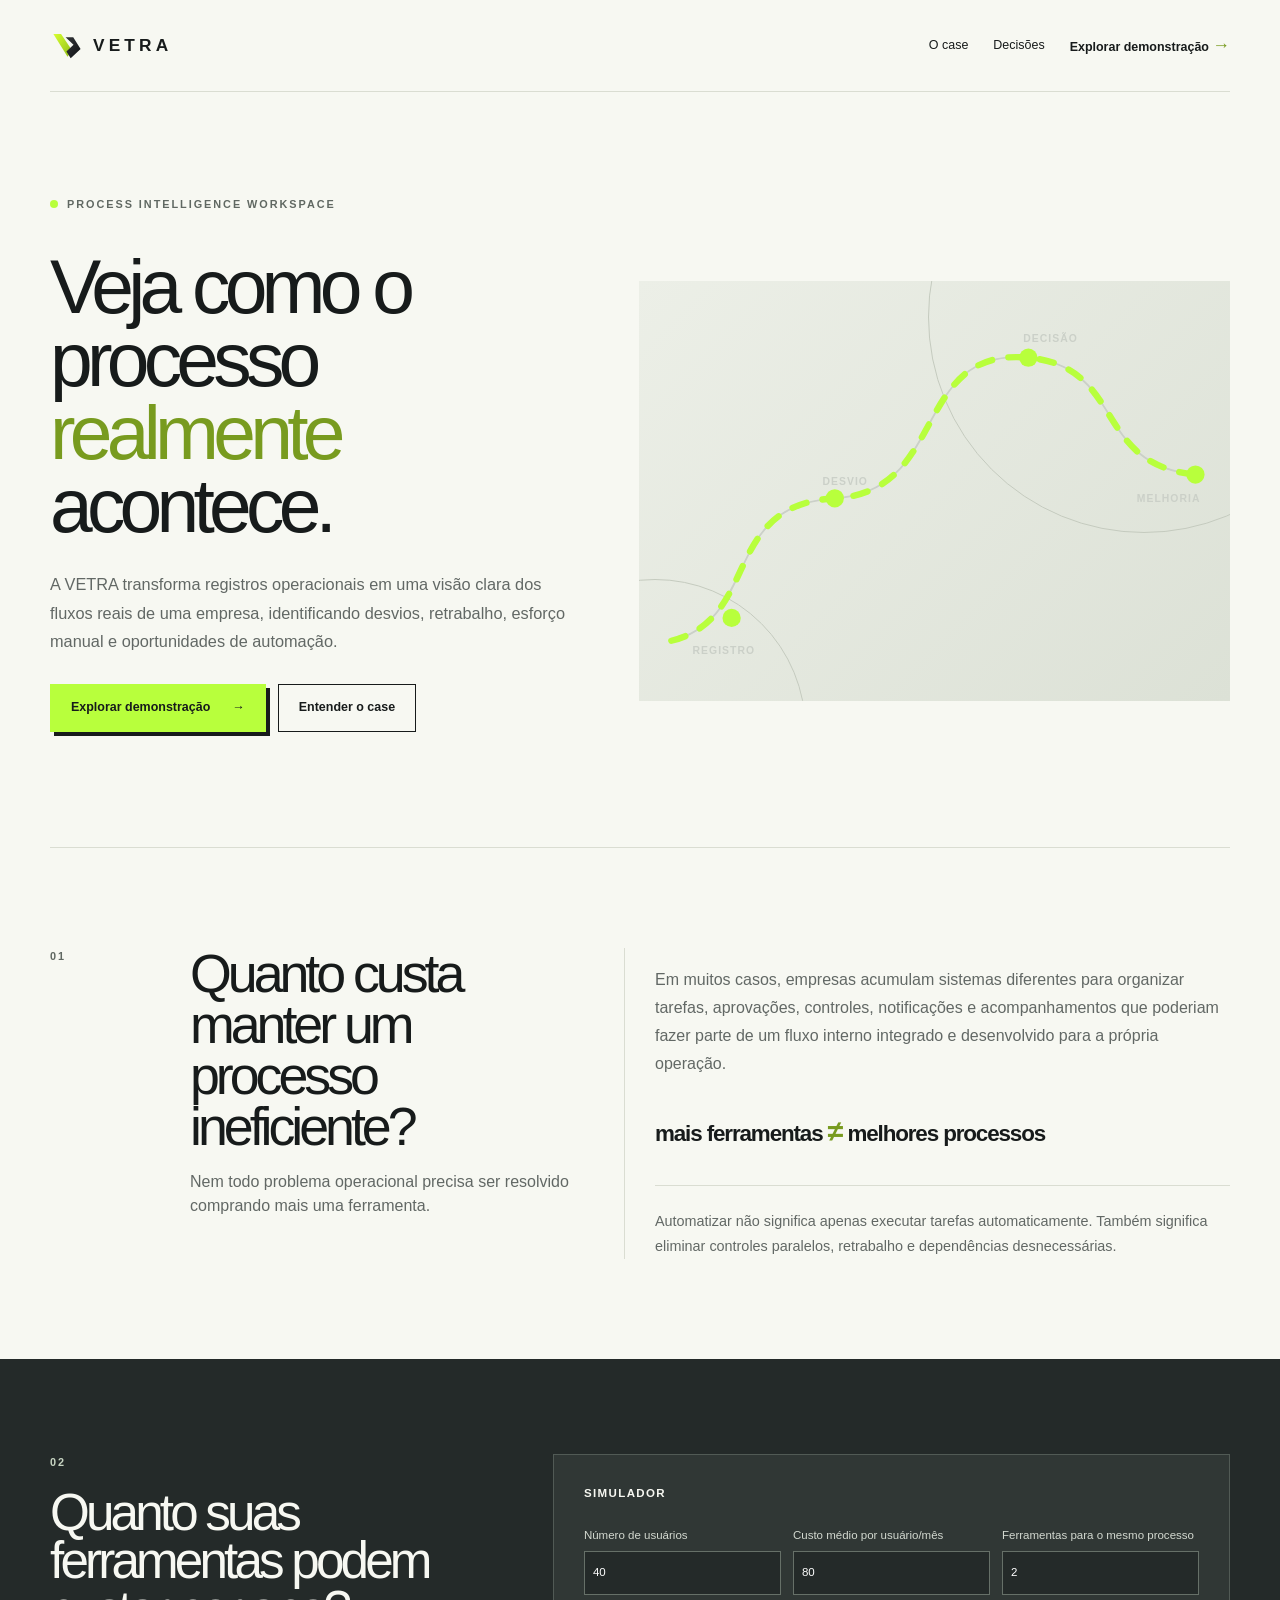
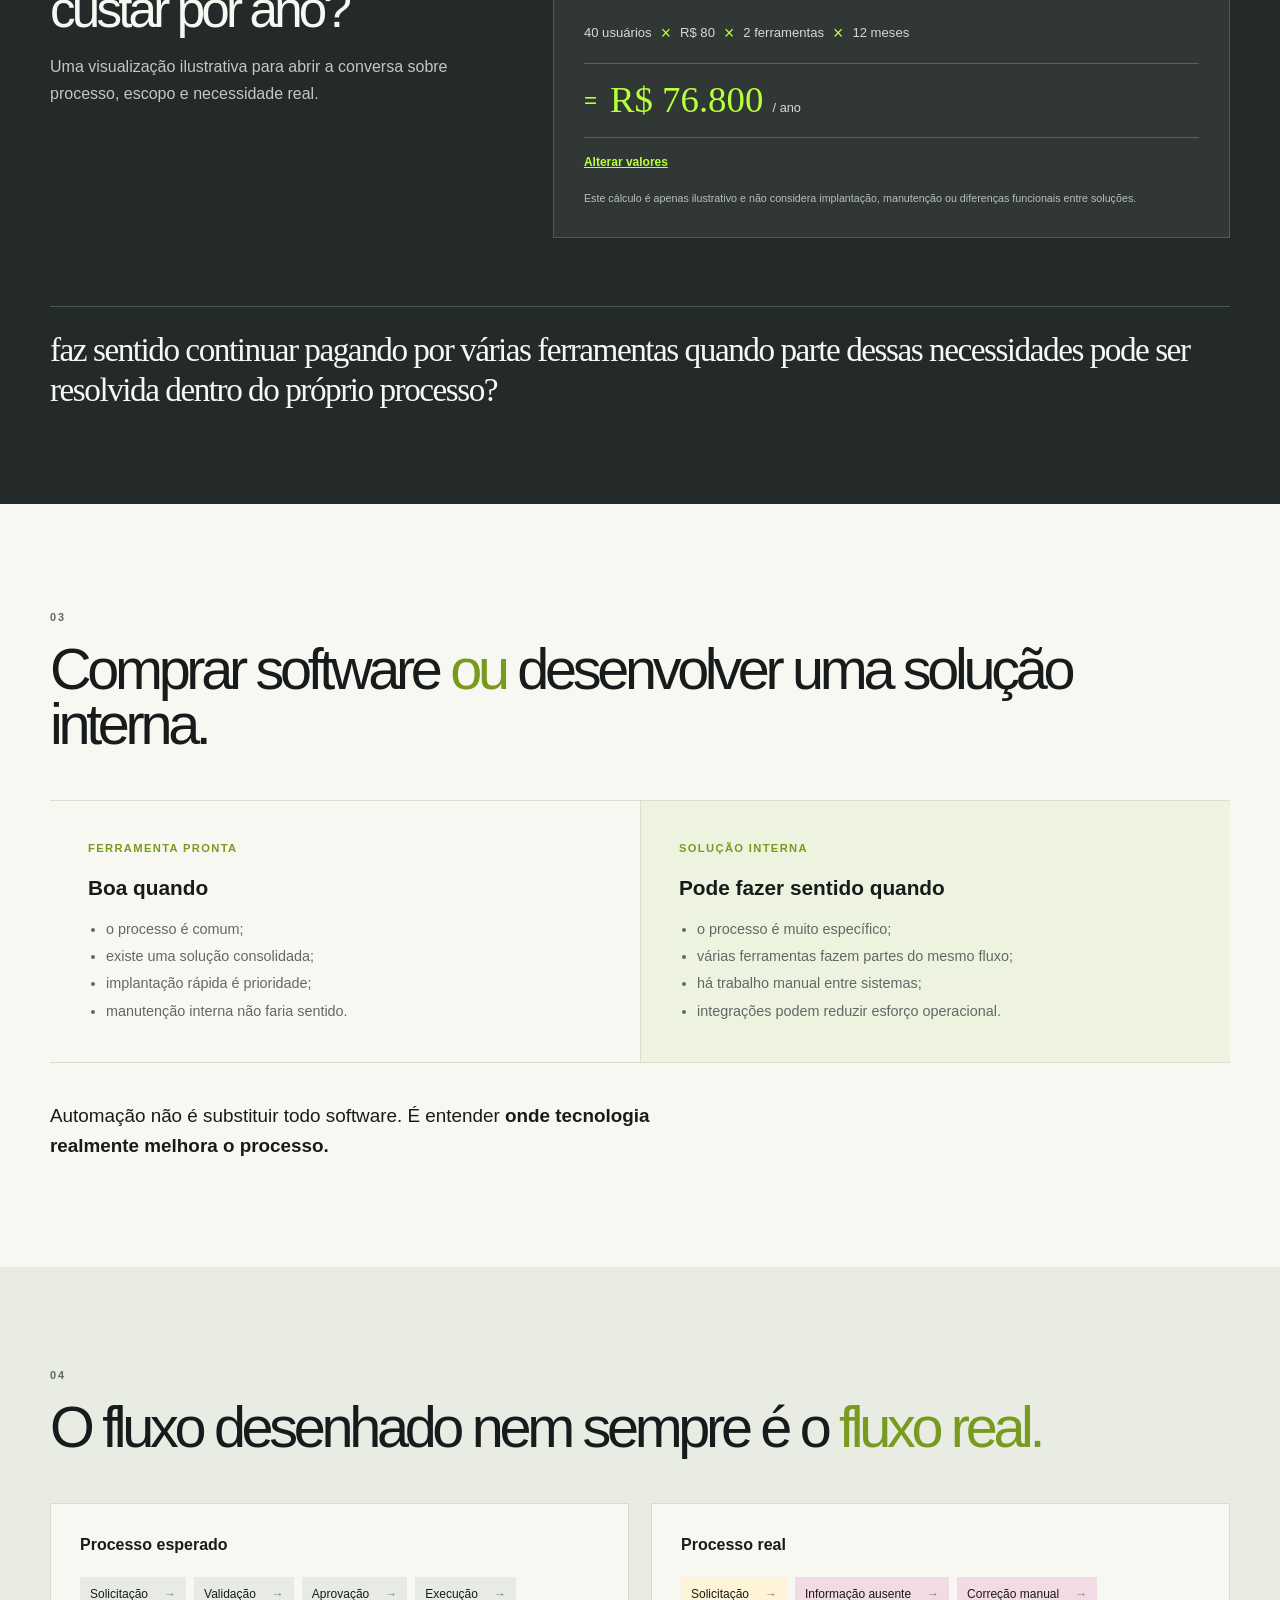
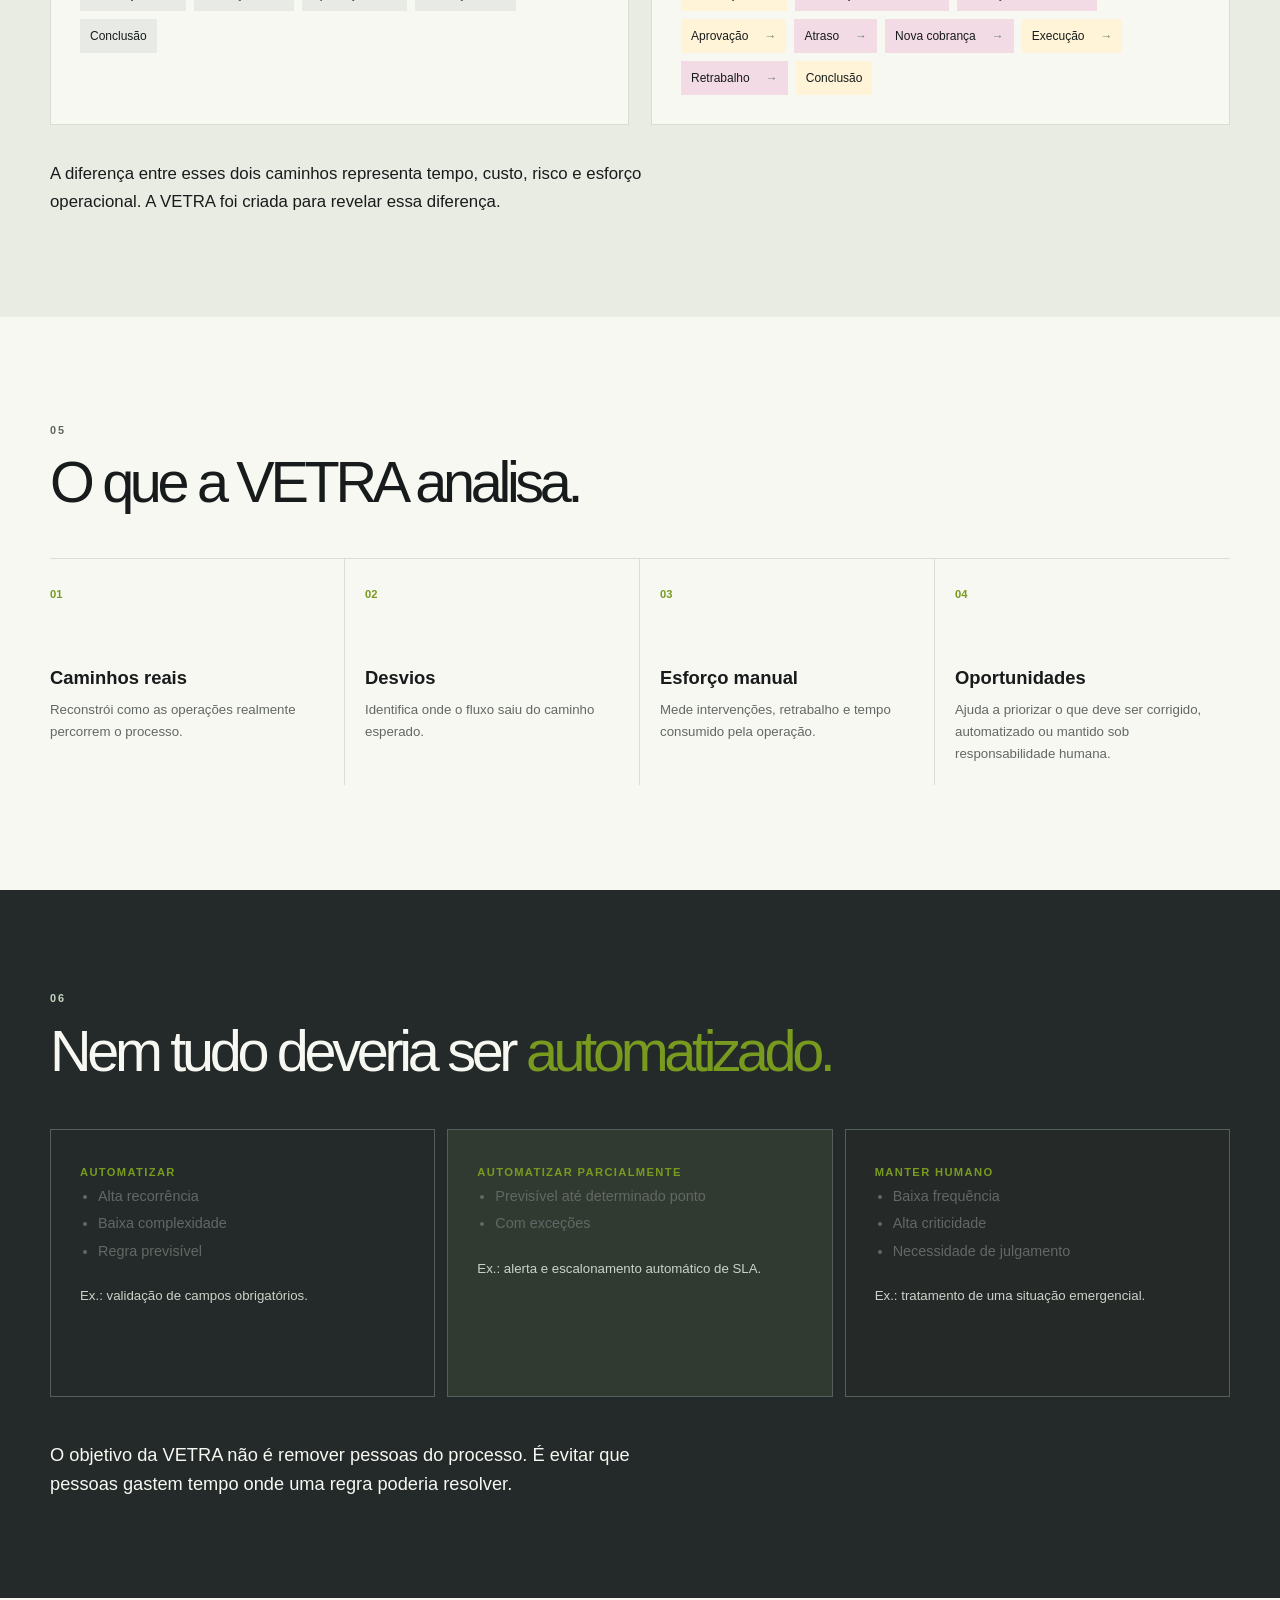
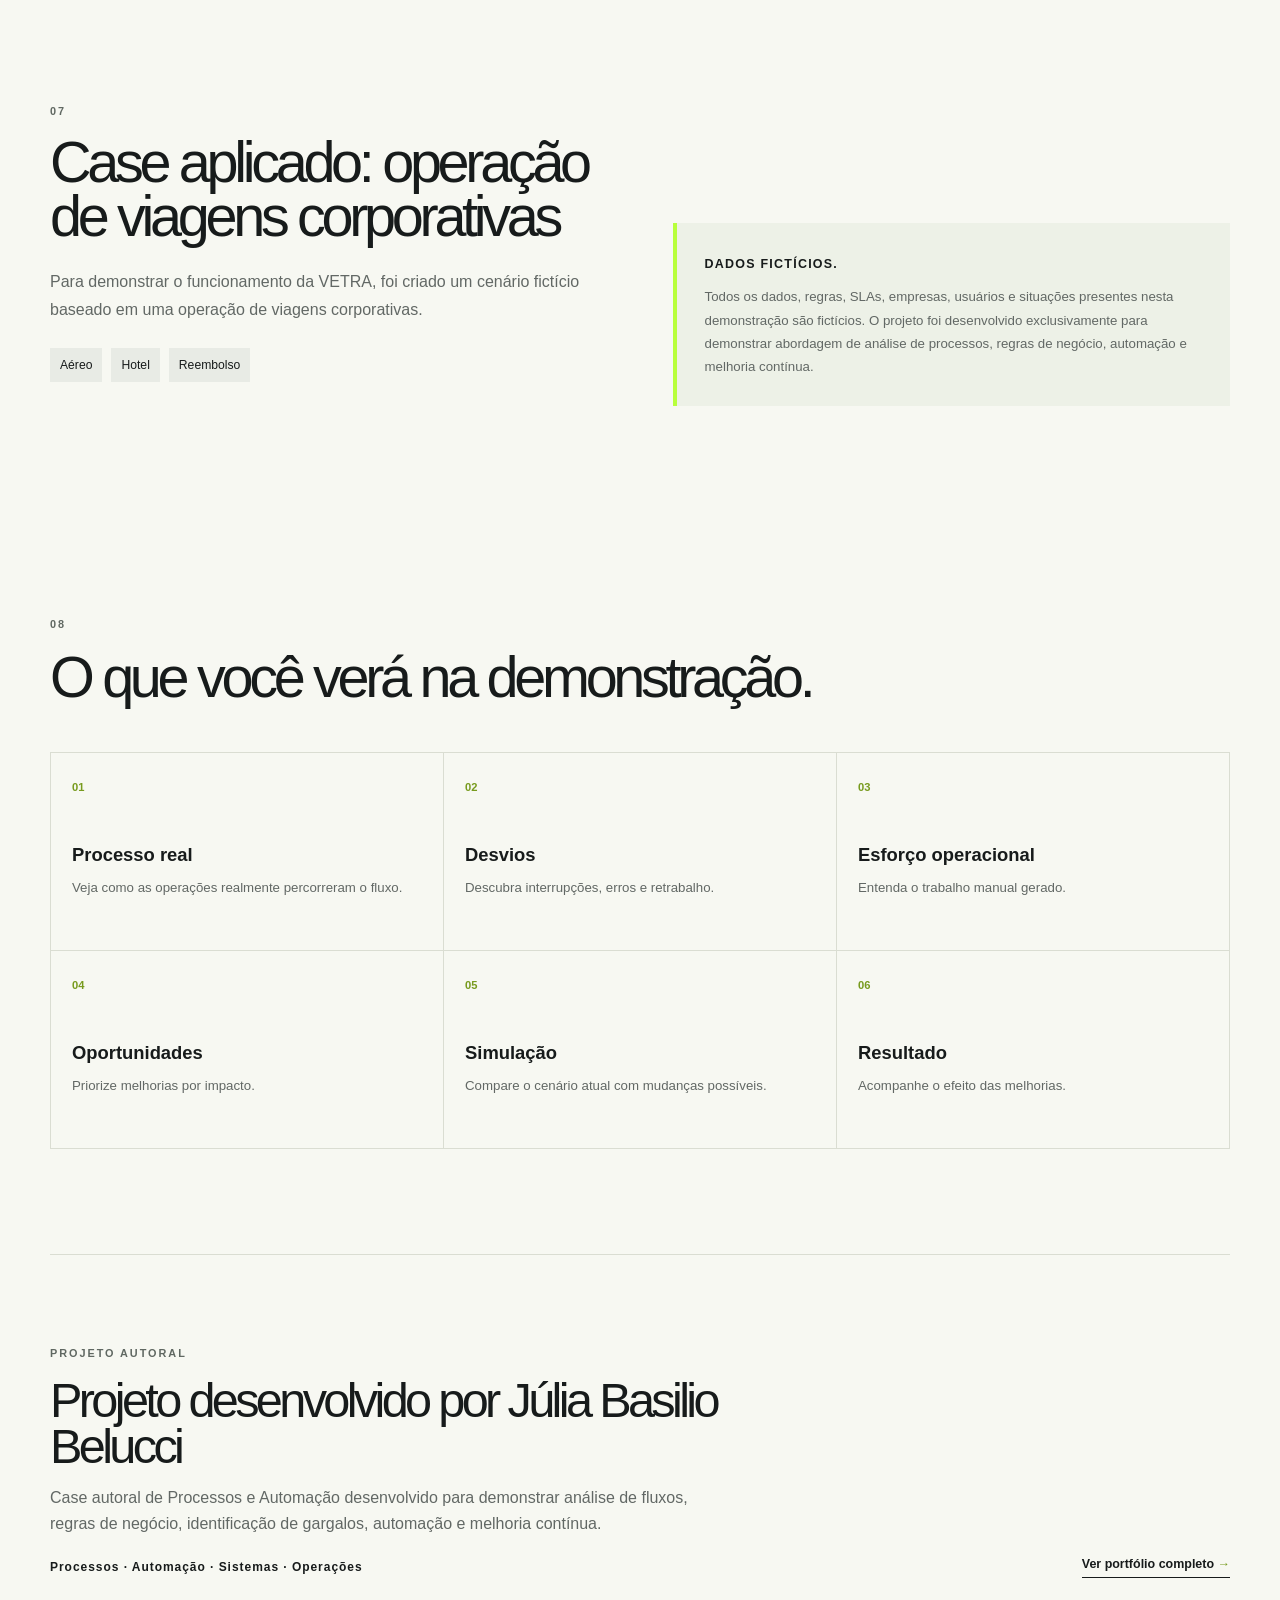
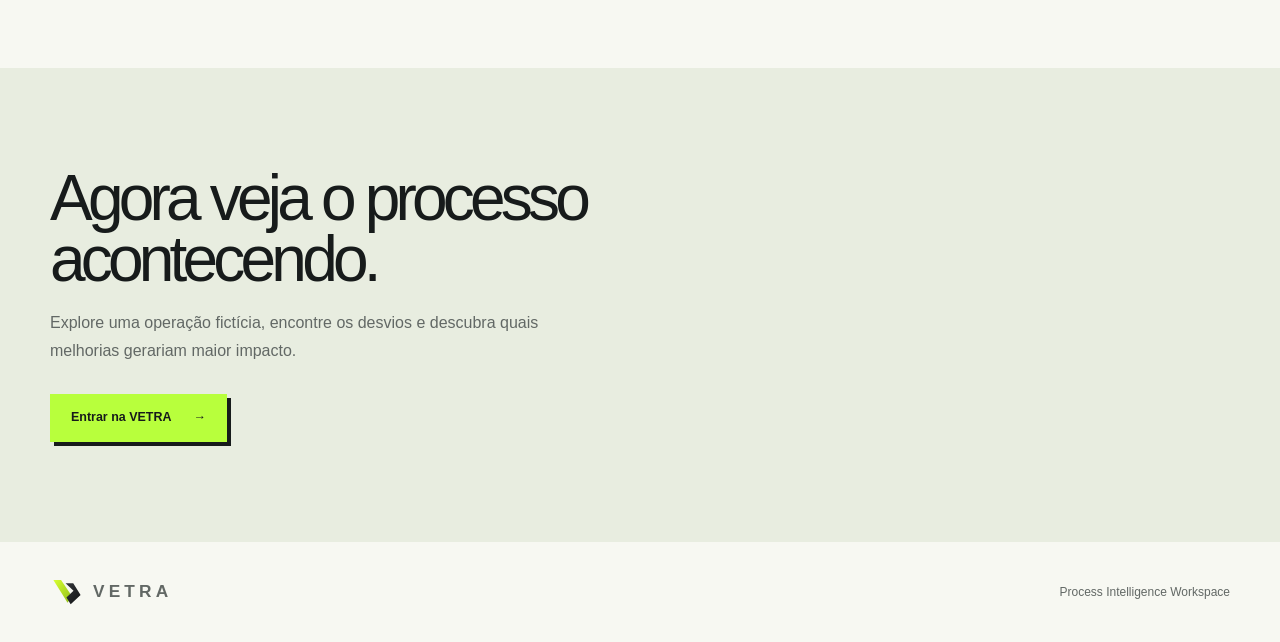
==== vetra/index.html @ e744e146 "Add VETRA process intelligence case" ====
<!doctype html>
<html lang="pt-BR">
<head>
  <meta charset="UTF-8">
  <meta name="viewport" content="width=device-width, initial-scale=1.0">
  <meta name="theme-color" content="#f7f8f2">
  <meta name="description" content="VETRA — case autoral de inteligência de processos e automação por Júlia Basilio Belucci.">
  <title>VETRA — Process Intelligence Workspace</title>
  <link rel="icon" type="image/svg+xml" href="../assets/vetra-mark.svg">
  <link rel="stylesheet" href="vetra.css?v=20260928">
</head>
<body>
  <header class="site-header shell">
    <a class="brand" href="#inicio" aria-label="VETRA, início"><img src="../assets/vetra-mark.svg" alt=""><span>VETRA</span></a>
    <nav aria-label="Navegação"><a href="#case">O case</a><a href="#decisoes">Decisões</a><a href="app/">Explorar demonstração <span aria-hidden="true">→</span></a></nav>
  </header>
  <main>
    <section class="hero shell" id="inicio">
      <div class="eyebrow"><span></span>Process Intelligence Workspace</div>
      <div class="hero-grid">
        <div>
          <h1>Veja como o processo <em>realmente</em> acontece.</h1>
          <p>A VETRA transforma registros operacionais em uma visão clara dos fluxos reais de uma empresa, identificando desvios, retrabalho, esforço manual e oportunidades de automação.</p>
          <div class="actions"><a class="button button-primary" href="app/">Explorar demonstração <span aria-hidden="true">→</span></a><a class="button button-secondary" href="#case">Entender o case</a></div>
        </div>
        <div class="hero-diagram" aria-label="Caminho de processo com pontos de análise">
          <div class="diagram-label label-one">Registro</div><div class="diagram-label label-two">Desvio</div><div class="diagram-label label-three">Decisão</div><div class="diagram-label label-four">Melhoria</div>
          <svg viewBox="0 0 620 460" aria-hidden="true"><path d="M22 394C120 370 76 245 201 238s84-166 212-154c107 10 70 118 184 128" fill="none" stroke="currentColor" stroke-width="2"/><path d="M22 394C120 370 76 245 201 238s84-166 212-154c107 10 70 118 184 128" fill="none" stroke="#b8ff3c" stroke-width="7" stroke-linecap="round" stroke-dasharray="16 18"/><circle cx="88" cy="369" r="10"/><circle cx="201" cy="238" r="10"/><circle cx="413" cy="84" r="10"/><circle cx="596" cy="212" r="10"/></svg>
        </div>
      </div>
    </section>

    <section class="question shell" id="case">
      <div class="section-number">01</div>
      <div><h2>Quanto custa manter um processo ineficiente?</h2><p>Nem todo problema operacional precisa ser resolvido comprando mais uma ferramenta.</p></div>
      <div class="question-copy"><p>Em muitos casos, empresas acumulam sistemas diferentes para organizar tarefas, aprovações, controles, notificações e acompanhamentos que poderiam fazer parte de um fluxo interno integrado e desenvolvido para a própria operação.</p><strong>mais ferramentas <span>≠</span> melhores processos</strong><p class="statement">Automatizar não significa apenas executar tarefas automaticamente. Também significa eliminar controles paralelos, retrabalho e dependências desnecessárias.</p></div>
    </section>

    <section class="calculator-section" id="simulador">
      <div class="shell calculator-grid">
        <div><div class="section-number">02</div><h2>Quanto suas ferramentas podem custar por ano?</h2><p>Uma visualização ilustrativa para abrir a conversa sobre processo, escopo e necessidade real.</p></div>
        <div class="calculator" aria-labelledby="calculator-title">
          <h3 id="calculator-title">Simulador</h3>
          <div class="calculator-inputs"><label>Número de usuários<input id="users" type="number" min="1" value="40"></label><label>Custo médio por usuário/mês<input id="cost" type="number" min="0" value="80"></label><label>Ferramentas para o mesmo processo<input id="tools" type="number" min="1" value="2"></label></div>
          <div class="equation" aria-live="polite"><span id="users-display">40 usuários</span><i>×</i><span id="cost-display">R$ 80</span><i>×</i><span id="tools-display">2 ferramentas</span><i>×</i><span>12 meses</span></div>
          <div class="calculator-result"><span>=</span><strong id="annual-cost">R$ 76.800 <small>/ ano</small></strong></div>
          <button class="reset-values" type="button" id="reset-calculator">Alterar valores</button>
          <p class="fine-print">Este cálculo é apenas ilustrativo e não considera implantação, manutenção ou diferenças funcionais entre soluções.</p>
        </div>
      </div>
      <blockquote class="shell">faz sentido continuar pagando por várias ferramentas quando parte dessas necessidades pode ser resolvida dentro do próprio processo?</blockquote>
    </section>

    <section class="comparison shell">
      <div class="section-number">03</div><h2>Comprar software <em>ou</em> desenvolver uma solução interna.</h2>
      <div class="comparison-grid"><article><span>Ferramenta pronta</span><h3>Boa quando</h3><ul><li>o processo é comum;</li><li>existe uma solução consolidada;</li><li>implantação rápida é prioridade;</li><li>manutenção interna não faria sentido.</li></ul></article><article class="accent-card"><span>Solução interna</span><h3>Pode fazer sentido quando</h3><ul><li>o processo é muito específico;</li><li>várias ferramentas fazem partes do mesmo fluxo;</li><li>há trabalho manual entre sistemas;</li><li>integrações podem reduzir esforço operacional.</li></ul></article></div>
      <p class="section-conclusion">Automação não é substituir todo software. É entender <strong>onde tecnologia realmente melhora o processo.</strong></p>
    </section>

    <section class="reality">
      <div class="shell">
        <div class="section-number">04</div><h2>O fluxo desenhado nem sempre é o <em>fluxo real.</em></h2>
        <div class="flows"><article><h3>Processo esperado</h3><ol class="flow expected"><li>Solicitação</li><li>Validação</li><li>Aprovação</li><li>Execução</li><li>Conclusão</li></ol></article><article><h3>Processo real</h3><ol class="flow real"><li>Solicitação</li><li>Informação ausente</li><li>Correção manual</li><li>Aprovação</li><li>Atraso</li><li>Nova cobrança</li><li>Execução</li><li>Retrabalho</li><li>Conclusão</li></ol></article></div>
        <p class="reality-note">A diferença entre esses dois caminhos representa tempo, custo, risco e esforço operacional. A VETRA foi criada para revelar essa diferença.</p>
      </div>
    </section>

    <section class="analysis shell">
      <div class="section-number">05</div><h2>O que a VETRA analisa.</h2>
      <div class="analysis-grid"><article><span>01</span><h3>Caminhos reais</h3><p>Reconstrói como as operações realmente percorrem o processo.</p></article><article><span>02</span><h3>Desvios</h3><p>Identifica onde o fluxo saiu do caminho esperado.</p></article><article><span>03</span><h3>Esforço manual</h3><p>Mede intervenções, retrabalho e tempo consumido pela operação.</p></article><article><span>04</span><h3>Oportunidades</h3><p>Ajuda a priorizar o que deve ser corrigido, automatizado ou mantido sob responsabilidade humana.</p></article></div>
    </section>

    <section class="decisions" id="decisoes"><div class="shell"><div class="section-number">06</div><h2>Nem tudo deveria ser <em>automatizado.</em></h2><div class="decision-grid"><article><span>Automatizar</span><ul><li>Alta recorrência</li><li>Baixa complexidade</li><li>Regra previsível</li></ul><p>Ex.: validação de campos obrigatórios.</p></article><article><span>Automatizar parcialmente</span><ul><li>Previsível até determinado ponto</li><li>Com exceções</li></ul><p>Ex.: alerta e escalonamento automático de SLA.</p></article><article><span>Manter humano</span><ul><li>Baixa frequência</li><li>Alta criticidade</li><li>Necessidade de julgamento</li></ul><p>Ex.: tratamento de uma situação emergencial.</p></article></div><p class="decision-note">O objetivo da VETRA não é remover pessoas do processo. É evitar que pessoas gastem tempo onde uma regra poderia resolver.</p></div></section>

    <section class="case shell"><div class="section-number">07</div><div class="case-grid"><div><h2>Case aplicado: operação de viagens corporativas</h2><p>Para demonstrar o funcionamento da VETRA, foi criado um cenário fictício baseado em uma operação de viagens corporativas.</p><ul class="case-list"><li>Aéreo</li><li>Hotel</li><li>Reembolso</li></ul></div><div class="case-note"><strong>Dados fictícios.</strong><p>Todos os dados, regras, SLAs, empresas, usuários e situações presentes nesta demonstração são fictícios. O projeto foi desenvolvido exclusivamente para demonstrar abordagem de análise de processos, regras de negócio, automação e melhoria contínua.</p></div></div></section>

    <section class="demo shell"><div class="section-number">08</div><h2>O que você verá na demonstração.</h2><div class="demo-steps"><article><span>01</span><h3>Processo real</h3><p>Veja como as operações realmente percorreram o fluxo.</p></article><article><span>02</span><h3>Desvios</h3><p>Descubra interrupções, erros e retrabalho.</p></article><article><span>03</span><h3>Esforço operacional</h3><p>Entenda o trabalho manual gerado.</p></article><article><span>04</span><h3>Oportunidades</h3><p>Priorize melhorias por impacto.</p></article><article><span>05</span><h3>Simulação</h3><p>Compare o cenário atual com mudanças possíveis.</p></article><article><span>06</span><h3>Resultado</h3><p>Acompanhe o efeito das melhorias.</p></article></div></section>

    <section class="author shell"><div><div class="section-number">Projeto autoral</div><h2>Projeto desenvolvido por Júlia Basilio Belucci</h2><p>Case autoral de Processos e Automação desenvolvido para demonstrar análise de fluxos, regras de negócio, identificação de gargalos, automação e melhoria contínua.</p><strong>Processos · Automação · Sistemas · Operações</strong></div><a href="https://jbelucci.github.io/portfolio-julia-basilio/">Ver portfólio completo <span aria-hidden="true">→</span></a></section>
    <section class="final"><div class="shell"><h2>Agora veja o processo acontecendo.</h2><p>Explore uma operação fictícia, encontre os desvios e descubra quais melhorias gerariam maior impacto.</p><a class="button button-primary" href="app/">Entrar na VETRA <span aria-hidden="true">→</span></a></div></section>
  </main>
  <footer class="shell"><a class="brand" href="#inicio"><img src="../assets/vetra-mark.svg" alt=""><span>VETRA</span></a><span>Process Intelligence Workspace</span></footer>
  <script src="vetra.js?v=20260928"></script>
</body>
</html>
---- vetra/vetra.css ----
:root{--ink:#171b1b;--graphite:#242a29;--paper:#f7f8f2;--white:#fff;--line:#daddd2;--muted:#626865;--acid:#b8ff3c;--acid-deep:#789b1f}*{box-sizing:border-box}html{scroll-behavior:smooth}html,body{width:100%;max-width:100%;margin:0;overflow-x:hidden}body{background:var(--paper);color:var(--ink);font:16px/1.5 "Century Gothic",CenturyGothic,Arial,sans-serif}a{color:inherit}img,svg{max-width:100%;height:auto}.shell{width:min(1180px,calc(100% - 64px));margin-inline:auto}.site-header{min-height:92px;display:flex;align-items:center;justify-content:space-between;gap:24px;border-bottom:1px solid var(--line)}.brand{display:inline-flex;align-items:center;gap:9px;text-decoration:none;font-size:1.08rem;font-weight:700;letter-spacing:.24em}.brand img{width:34px;height:34px}.site-header nav{display:flex;align-items:center;gap:25px}.site-header nav a{font-size:.78rem;text-decoration:none}.site-header nav a:last-child{font-weight:700}.site-header nav span{color:var(--acid-deep);font-size:1.1rem}.hero{padding:104px 0 115px}.eyebrow,.section-number{font-size:.68rem;letter-spacing:.18em;text-transform:uppercase;font-weight:bold;color:#606862}.eyebrow{display:flex;align-items:center;gap:9px}.eyebrow span{display:block;width:8px;height:8px;background:var(--acid);border-radius:50%}.hero-grid{display:grid;grid-template-columns:minmax(0,.95fr) minmax(0,1.05fr);gap:55px;align-items:center;margin-top:38px}.hero h1,.question h2,.calculator-section h2,.comparison h2,.reality h2,.analysis h2,.decisions h2,.case h2,.demo h2,.author h2,.final h2{font:400 clamp(3rem,6vw,5.8rem)/.95 "Century Gothic",Arial,sans-serif;letter-spacing:-.075em;margin:0}.hero h1 em,.comparison h2 em,.reality h2 em,.decisions h2 em{font-style:normal;color:var(--acid-deep)}.hero p{max-width:600px;margin:28px 0;color:var(--muted);font-size:1.02rem;line-height:1.75}.actions{display:flex;flex-wrap:wrap;gap:12px}.button{min-height:48px;display:inline-flex;align-items:center;justify-content:center;gap:22px;padding:0 20px;border:1px solid var(--ink);text-decoration:none;font-size:.78rem;font-weight:bold;transition:.2s}.button:hover{transform:translateY(-3px)}.button-primary{background:var(--acid);color:var(--ink);border-color:var(--acid);box-shadow:4px 4px 0 var(--ink)}.button-secondary{background:transparent}.hero-diagram{height:420px;position:relative;color:#cbd0c8;background:linear-gradient(135deg,#ecefe7,#dce1d6);overflow:hidden}.hero-diagram:before,.hero-diagram:after{content:"";position:absolute;border:1px solid #c5cbbf;border-radius:50%}.hero-diagram:before{width:430px;height:430px;right:-130px;top:-180px}.hero-diagram:after{width:300px;height:300px;left:-135px;bottom:-180px}.hero-diagram svg{position:absolute;inset:0;width:100%;height:100%;z-index:1}.hero-diagram circle{fill:var(--acid)}.diagram-label{position:absolute;z-index:2;font-size:.65rem;text-transform:uppercase;letter-spacing:.1em;font-weight:bold}.label-one{left:9%;bottom:10%}.label-two{left:31%;top:46%}.label-three{left:65%;top:12%}.label-four{right:5%;top:50%}.question{display:grid;grid-template-columns:110px minmax(0,.8fr) minmax(0,1.2fr);gap:30px;padding:100px 0;border-top:1px solid var(--line)}.question h2{font-size:clamp(2.2rem,4.2vw,4rem)}.question>div>p{color:var(--muted);margin:18px 0 0}.question-copy{padding-left:30px;border-left:1px solid var(--line)}.question-copy>p{line-height:1.75}.question-copy strong{display:block;margin:32px 0;color:var(--ink);font-size:1.4rem;letter-spacing:-.05em}.question-copy strong span{color:var(--acid-deep);font-size:1.8rem}.statement{padding-top:23px;border-top:1px solid var(--line);font-size:.9rem}.calculator-section{background:var(--graphite);color:var(--paper);padding:95px 0}.calculator-grid{display:grid;grid-template-columns:.78fr 1.22fr;gap:70px;align-items:start}.calculator-section .section-number{color:#c7d4c2}.calculator-section h2{margin:18px 0;font-size:clamp(2.15rem,4vw,3.9rem)}.calculator-section>div>div>p{color:#c2c8c1;line-height:1.7}.calculator{padding:30px;background:#303735;border:1px solid #515a55}.calculator h3{margin:0 0 24px;font-size:.72rem;letter-spacing:.12em;text-transform:uppercase}.calculator-inputs{display:grid;grid-template-columns:repeat(3,1fr);gap:12px}.calculator label{display:grid;gap:7px;font-size:.72rem;color:#d3d9d0}.calculator input{width:100%;min-height:44px;border:1px solid #667068;background:#242a29;color:var(--white);padding:8px;font:inherit}.equation{display:flex;flex-wrap:wrap;align-items:center;gap:9px;margin:25px 0 17px;color:#d5dbd2;font-size:.82rem}.equation i{font-style:normal;color:var(--acid);font-size:1.1rem}.calculator-result{display:flex;gap:13px;align-items:center;padding:18px 0;border-top:1px solid #59635e;border-bottom:1px solid #59635e}.calculator-result>span{font-size:1.4rem;color:var(--acid)}.calculator-result strong{font:400 2.3rem/1 Georgia,serif;color:var(--acid)}.calculator-result small{font:400 .8rem "Century Gothic",Arial;color:#d5dbd2}.reset-values{margin-top:17px;padding:0;background:transparent;border:0;color:var(--acid);font:700 .75rem "Century Gothic",Arial;text-decoration:underline}.fine-print{font-size:.67rem!important;color:#b7c0b6!important;margin:16px 0 0!important}.calculator-section blockquote{margin:68px auto 0;padding:23px 0 0;border-top:1px solid #4a5550;max-width:1180px;font:400 clamp(1.5rem,2.6vw,2.45rem)/1.18 Georgia,serif;letter-spacing:-.045em}.comparison,.analysis,.case,.demo{padding:105px 0}.comparison h2,.analysis h2,.case h2,.demo h2{font-size:clamp(2.3rem,4.5vw,4.3rem);margin:17px 0 48px}.comparison-grid{display:grid;grid-template-columns:1fr 1fr;border-top:1px solid var(--line);border-bottom:1px solid var(--line)}.comparison-grid article{padding:34px 38px 37px}.comparison-grid article+article{border-left:1px solid var(--line)}.comparison-grid article>span,.decision-grid article>span{color:var(--acid-deep);font-size:.7rem;letter-spacing:.12em;text-transform:uppercase;font-weight:bold}.comparison-grid h3{font-size:1.3rem;margin:13px 0}.comparison-grid ul,.decision-grid ul{margin:0;padding-left:18px;color:var(--muted);font-size:.9rem;line-height:1.9}.accent-card{background:#edf3df}.section-conclusion{max-width:630px;margin:38px 0 0;font-size:1.18rem;line-height:1.6}.reality{padding:100px 0;background:#e9ece3}.reality h2{font-size:clamp(2.3rem,4.5vw,4.3rem);margin:17px 0 48px}.flows{display:grid;grid-template-columns:1fr 1fr;gap:22px}.flows article{padding:29px;background:var(--paper);border:1px solid #d8ddd3}.flows h3{margin:0 0 20px;font-size:1rem}.flow{display:flex;flex-wrap:wrap;align-items:center;gap:8px;padding:0;margin:0;list-style:none}.flow li{display:flex;align-items:center;gap:8px;padding:8px 10px;background:#e8ebe5;font-size:.75rem}.flow li:not(:last-child):after{content:"→";margin-left:8px;color:#758171}.flow.real li{background:#fff4d8}.flow.real li:nth-child(2),.flow.real li:nth-child(3),.flow.real li:nth-child(5),.flow.real li:nth-child(6),.flow.real li:nth-child(8){background:#f2dbe4}.reality-note{max-width:660px;margin:35px 0 0;font-size:1.05rem;line-height:1.7}.analysis-grid{display:grid;grid-template-columns:repeat(4,1fr);border-top:1px solid var(--line)}.analysis-grid article{padding:22px 20px 20px;border-right:1px solid var(--line);min-height:220px}.analysis-grid article:first-child{padding-left:0}.analysis-grid article:last-child{border-right:0}.analysis-grid span,.demo-steps span{font-size:.7rem;color:var(--acid-deep);font-weight:bold}.analysis-grid h3,.demo-steps h3{font-size:1.15rem;margin:59px 0 8px}.analysis-grid p,.demo-steps p{margin:0;color:var(--muted);font-size:.83rem;line-height:1.65}.decisions{padding:100px 0;background:var(--graphite);color:var(--paper)}.decisions .section-number{color:#c7d4c2}.decisions h2{margin:18px 0 50px;font-size:clamp(2.3rem,4.5vw,4.3rem)}.decision-grid{display:grid;grid-template-columns:repeat(3,1fr);gap:12px}.decision-grid article{min-height:268px;padding:29px;border:1px solid #56605b}.decision-grid article:nth-child(2){background:#313a31}.decision-grid article:nth-child(3){background:#252928}.decision-grid p{margin:20px 0 0;color:#cbd2c9;font-size:.83rem;line-height:1.6}.decision-note{max-width:600px;margin:43px 0 0;font-size:1.14rem;line-height:1.6}.case-grid{display:grid;grid-template-columns:1fr 1fr;gap:65px}.case h2{margin:15px 0 24px}.case p{max-width:540px;color:var(--muted);line-height:1.75}.case-list{display:flex;gap:9px;flex-wrap:wrap;list-style:none;margin:24px 0;padding:0}.case-list li{padding:8px 10px;background:#e8ebe5;font-size:.76rem}.case-note{align-self:end;padding:28px;border-left:4px solid var(--acid);background:#edf1e7}.case-note strong{font-size:.78rem;letter-spacing:.1em;text-transform:uppercase}.case-note p{font-size:.83rem;margin:10px 0 0}.demo-steps{display:grid;grid-template-columns:repeat(3,1fr);gap:0;border-top:1px solid var(--line);border-left:1px solid var(--line)}.demo-steps article{min-height:198px;padding:21px;border-right:1px solid var(--line);border-bottom:1px solid var(--line)}.demo-steps h3{margin-top:43px}.author{display:flex;justify-content:space-between;align-items:end;gap:40px;padding:90px 0;border-top:1px solid var(--line)}.author h2{max-width:680px;margin:15px 0;font-size:clamp(2rem,3.8vw,3.5rem)}.author p{max-width:670px;color:var(--muted);line-height:1.65}.author strong{font-size:.75rem;letter-spacing:.08em}.author>a{white-space:nowrap;font-size:.78rem;font-weight:bold;text-decoration:none;border-bottom:1px solid var(--ink);padding-bottom:3px}.author>a span{color:var(--acid-deep)}.final{background:#e8ede0;padding:100px 0}.final h2{font-size:clamp(2.5rem,5vw,4.8rem);max-width:770px}.final p{max-width:550px;color:var(--muted);margin:20px 0 30px;line-height:1.7}footer{min-height:100px;display:flex;align-items:center;justify-content:space-between;color:var(--muted);font-size:.75rem}@media(max-width:800px){.shell{width:min(100% - 40px,1180px)}.site-header{min-height:72px}.site-header nav{gap:14px}.site-header nav a:not(:last-child){display:none}.hero{padding:65px 0 72px}.hero-grid,.calculator-grid,.case-grid{grid-template-columns:1fr;gap:35px}.hero-diagram{height:300px}.question{grid-template-columns:1fr;gap:18px;padding:70px 0}.question-copy{padding:18px 0 0;border-left:0;border-top:1px solid var(--line)}.calculator-section,.reality,.decisions,.final{padding:70px 0}.calculator-inputs{grid-template-columns:1fr}.comparison,.analysis,.case,.demo{padding:74px 0}.comparison-grid,.flows{grid-template-columns:1fr}.comparison-grid article+article{border-left:0;border-top:1px solid var(--line)}.flows{gap:12px}.analysis-grid{grid-template-columns:1fr 1fr}.analysis-grid article,.analysis-grid article:first-child{min-height:165px;padding:18px;border-bottom:1px solid var(--line)}.analysis-grid article:nth-child(2){border-right:0}.analysis-grid h3{margin-top:34px}.decision-grid{grid-template-columns:1fr}.decision-grid article{min-height:0}.demo-steps{grid-template-columns:1fr 1fr}.author{display:block;padding:70px 0}.author>a{display:inline-block;margin-top:26px}footer{min-height:85px}.label-one{left:5%}.label-four{right:3%}}@media(max-width:390px){.shell{width:calc(100% - 32px)}.hero h1{font-size:2.9rem}.hero-diagram{height:250px}.diagram-label{font-size:.55rem}.comparison-grid article{padding:26px 20px}.analysis-grid,.demo-steps{grid-template-columns:1fr}.analysis-grid article{border-right:0}.equation{display:grid;grid-template-columns:1fr auto;gap:4px}.equation i{display:none}.flows article{padding:20px}.flow li{font-size:.68rem}.site-header nav{display:none}}
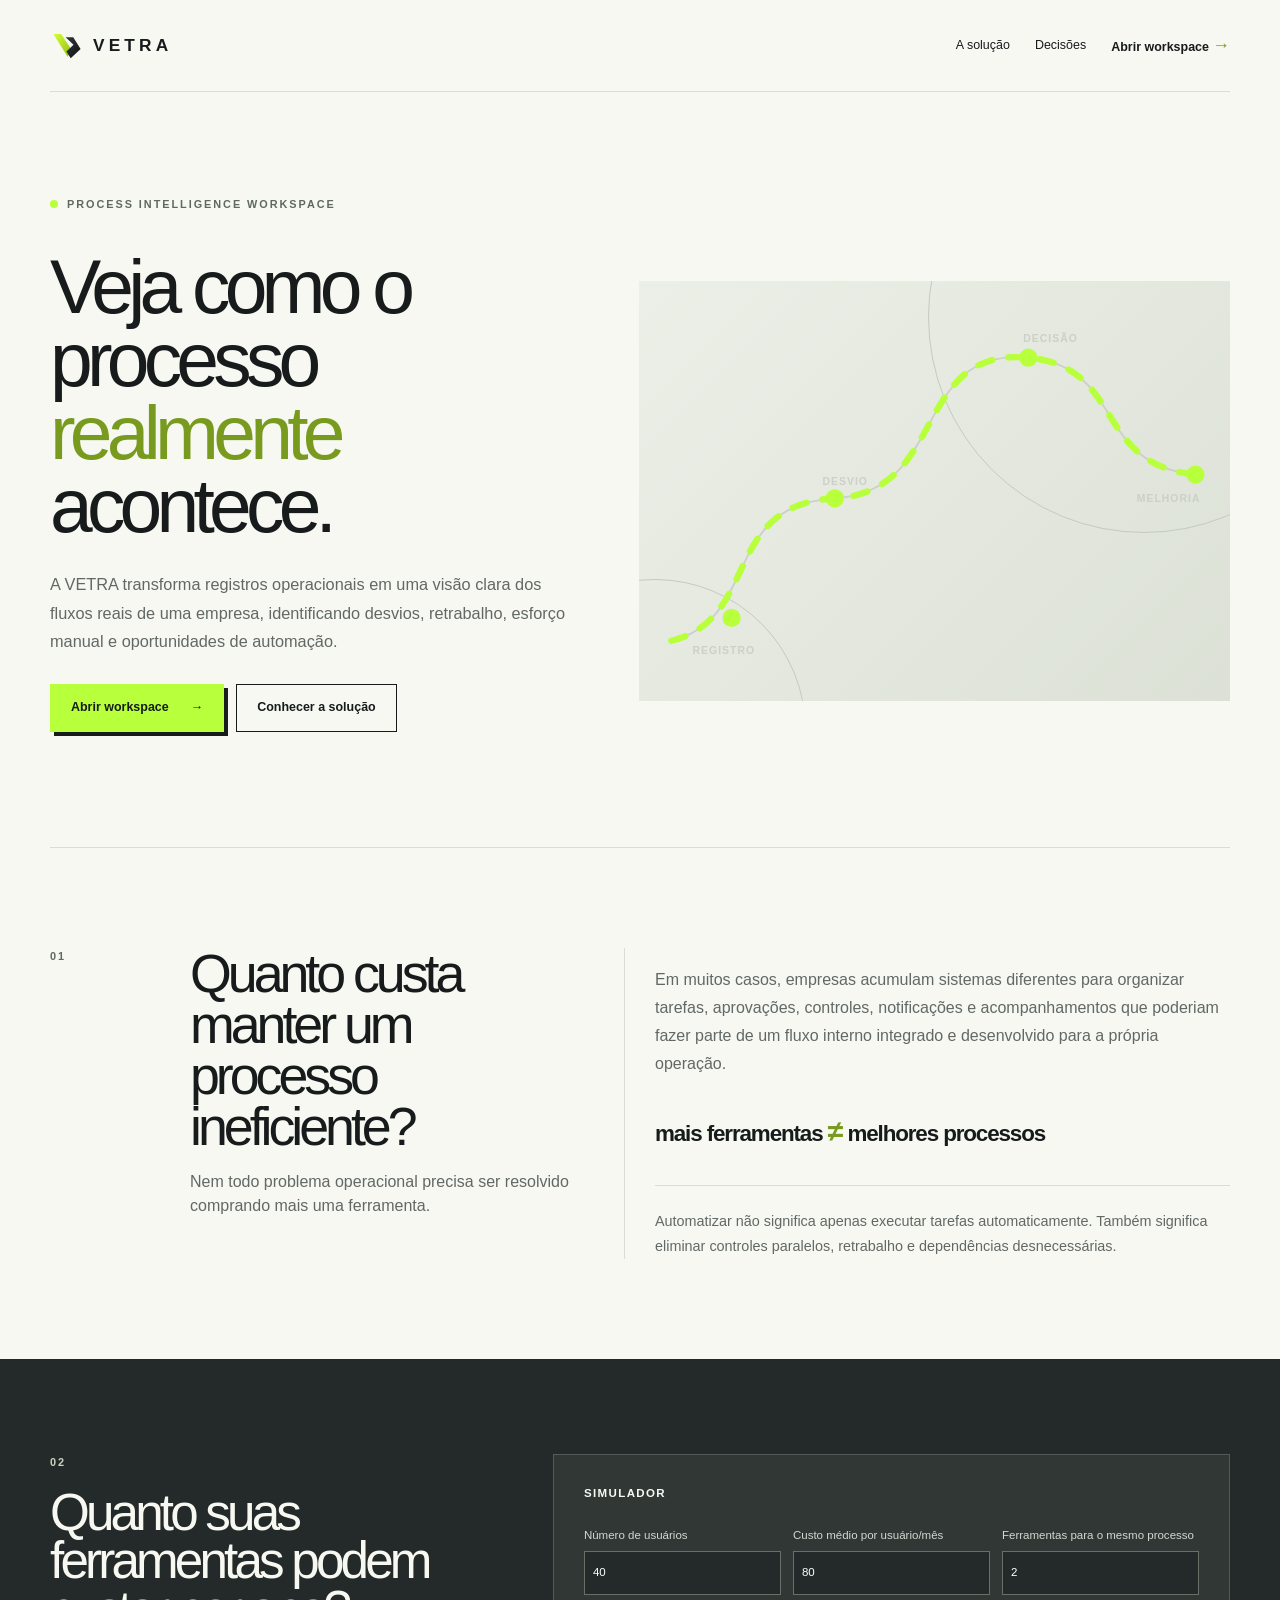
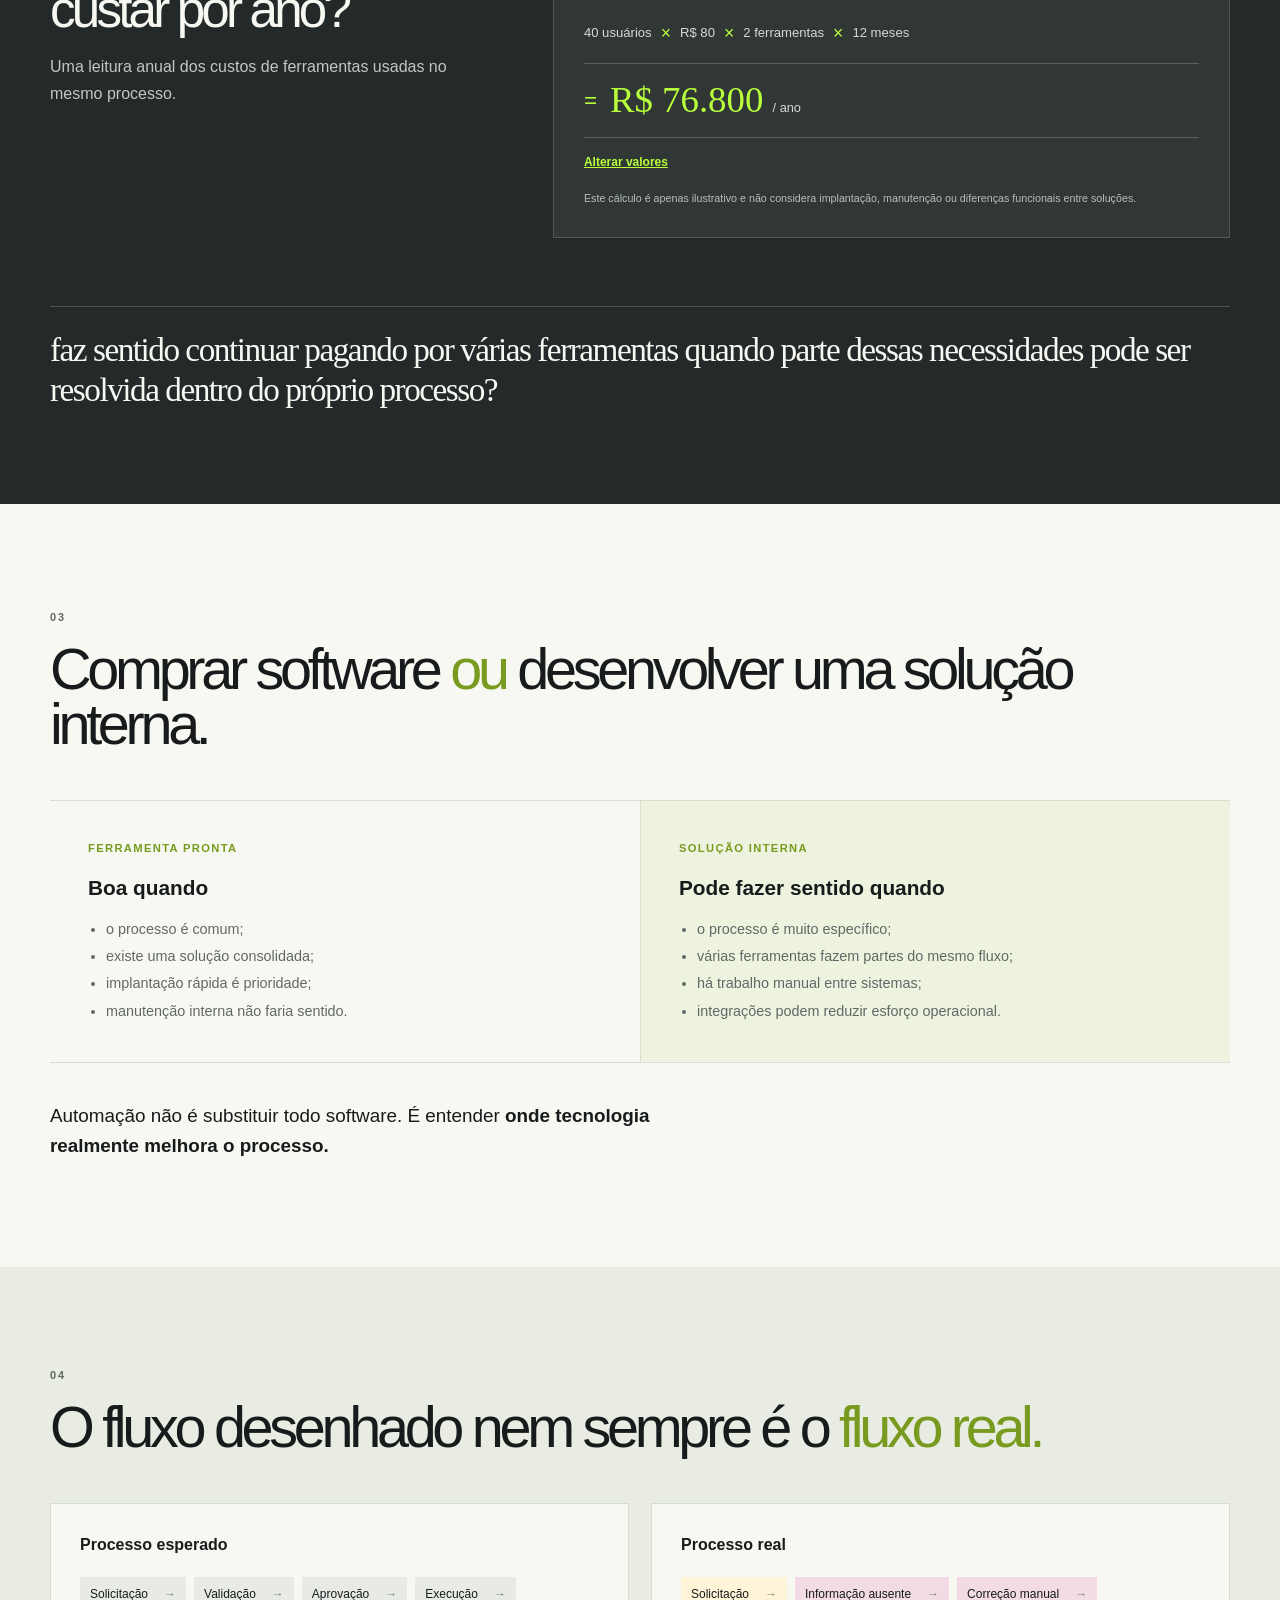
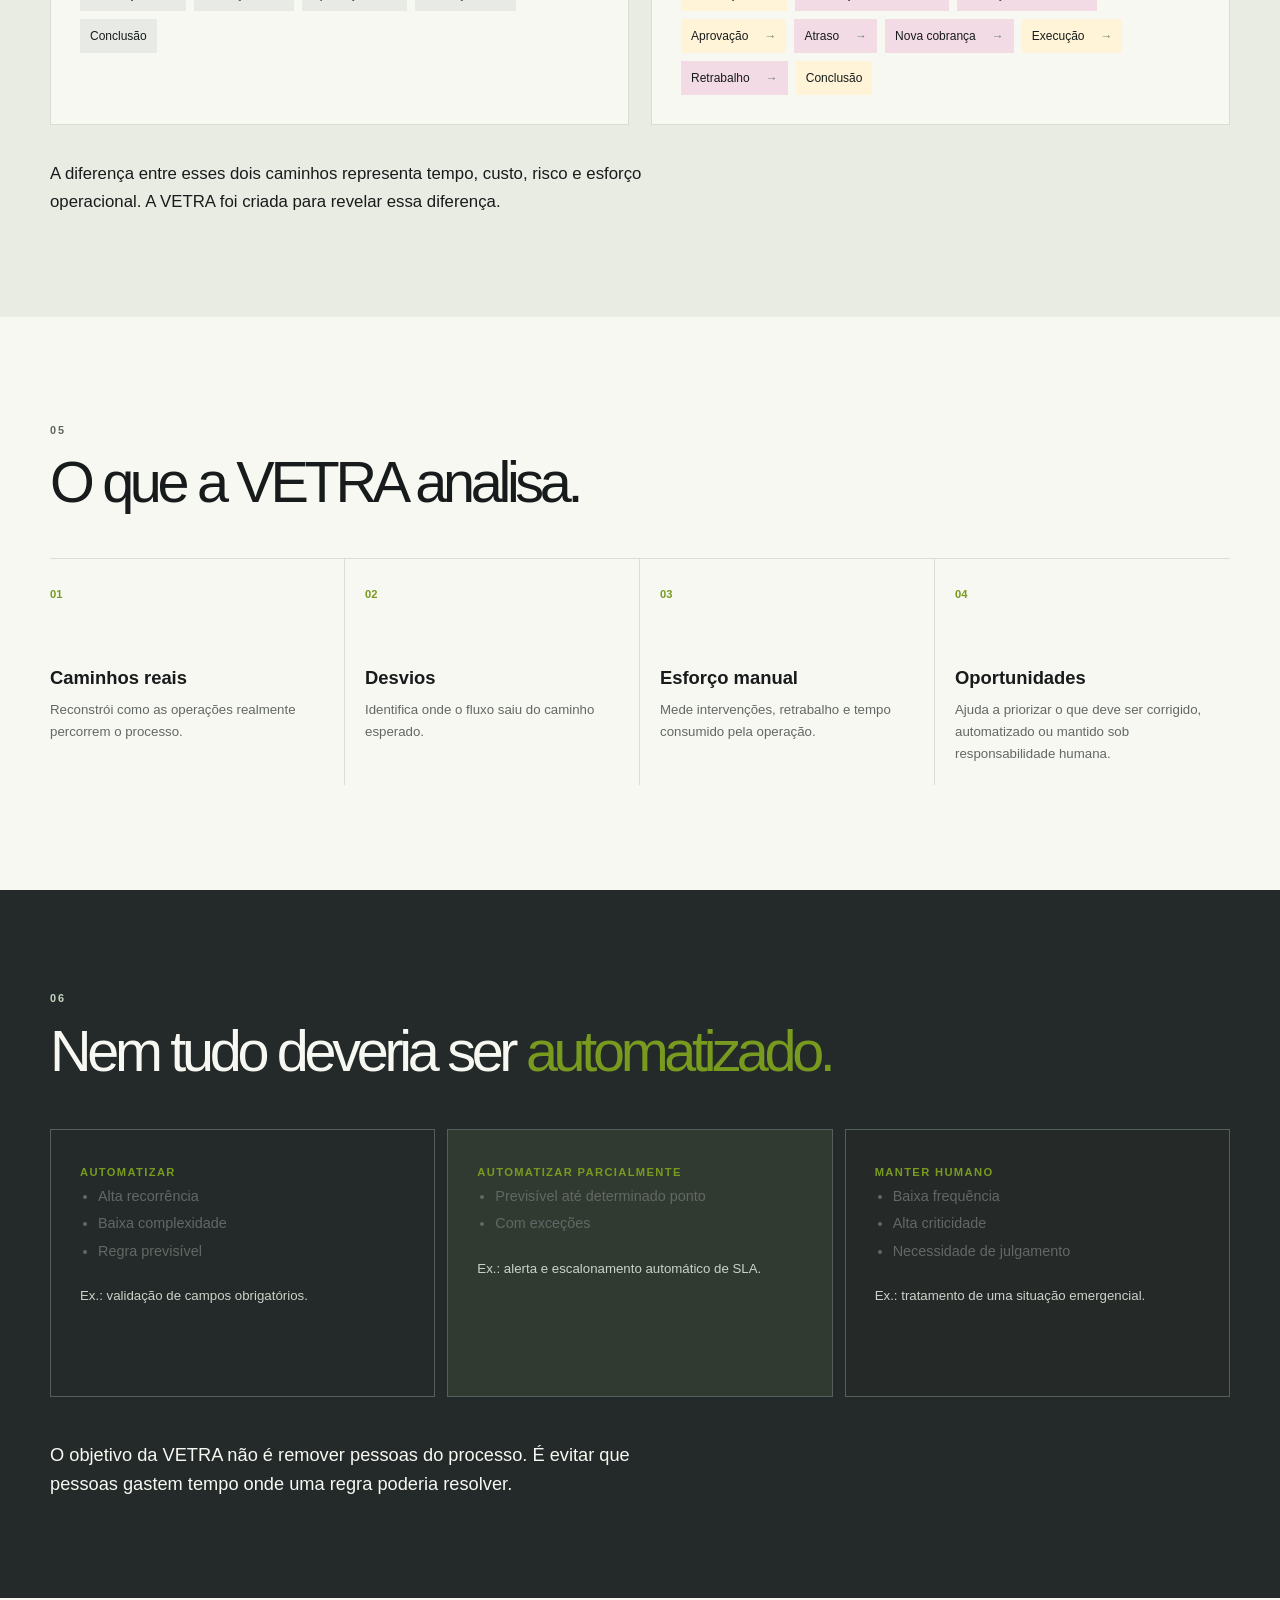
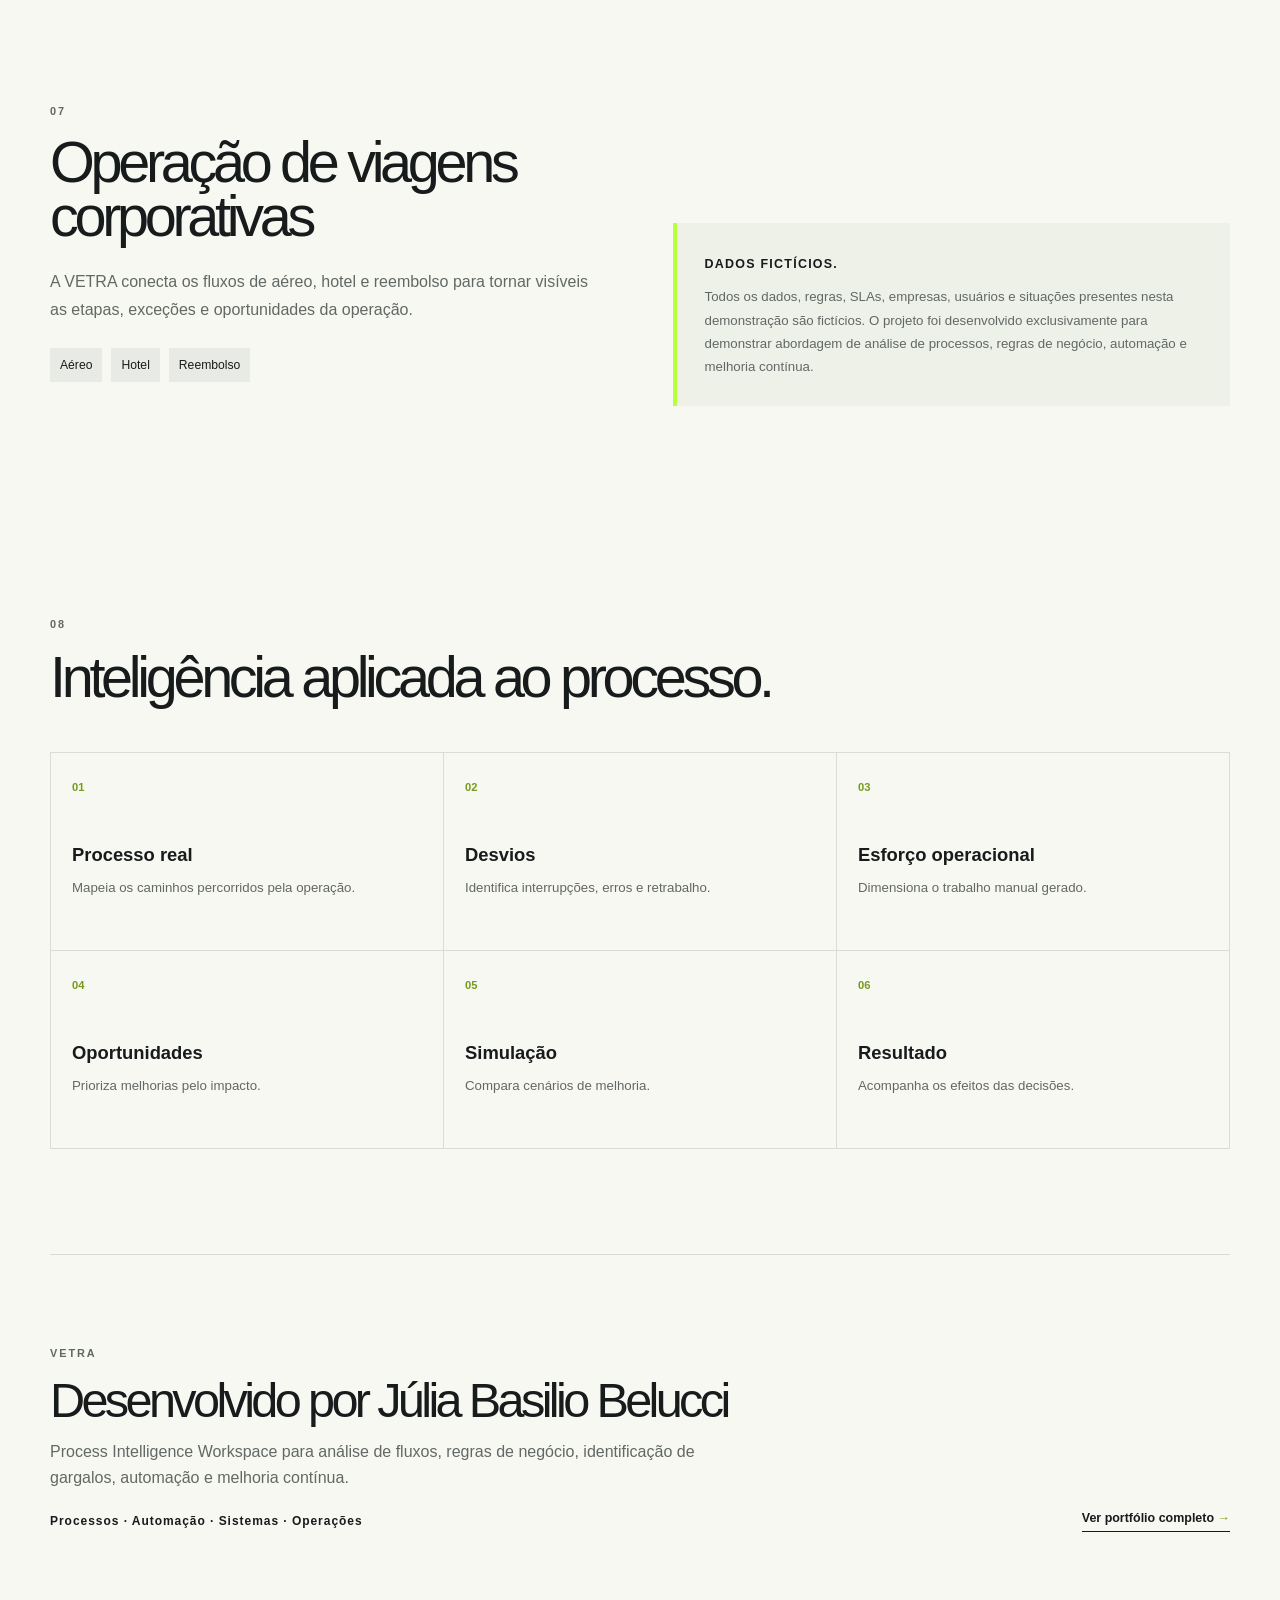
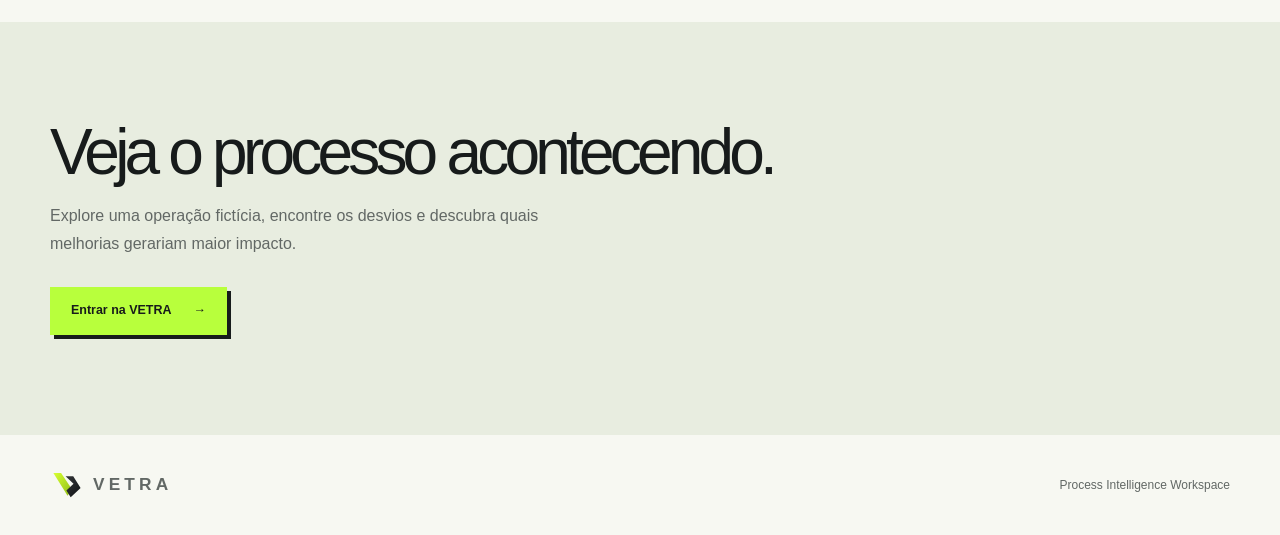
==== commit 42593603: "Refine VETRA presentation copy" ====
--- a/vetra/index.html
+++ b/vetra/index.html
@@ -4,7 +4,7 @@
   <meta charset="UTF-8">
   <meta name="viewport" content="width=device-width, initial-scale=1.0">
   <meta name="theme-color" content="#f7f8f2">
-  <meta name="description" content="VETRA — case autoral de inteligência de processos e automação por Júlia Basilio Belucci.">
+  <meta name="description" content="VETRA — inteligência de processos, automação e operações.">
   <title>VETRA — Process Intelligence Workspace</title>
   <link rel="icon" type="image/svg+xml" href="../assets/vetra-mark.svg">
   <link rel="stylesheet" href="vetra.css?v=20260928">
@@ -12,7 +12,7 @@
 <body>
   <header class="site-header shell">
     <a class="brand" href="#inicio" aria-label="VETRA, início"><img src="../assets/vetra-mark.svg" alt=""><span>VETRA</span></a>
-    <nav aria-label="Navegação"><a href="#case">O case</a><a href="#decisoes">Decisões</a><a href="app/">Explorar demonstração <span aria-hidden="true">→</span></a></nav>
+    <nav aria-label="Navegação"><a href="#case">A solução</a><a href="#decisoes">Decisões</a><a href="app/">Abrir workspace <span aria-hidden="true">→</span></a></nav>
   </header>
   <main>
     <section class="hero shell" id="inicio">
@@ -21,7 +21,7 @@
         <div>
           <h1>Veja como o processo <em>realmente</em> acontece.</h1>
           <p>A VETRA transforma registros operacionais em uma visão clara dos fluxos reais de uma empresa, identificando desvios, retrabalho, esforço manual e oportunidades de automação.</p>
-          <div class="actions"><a class="button button-primary" href="app/">Explorar demonstração <span aria-hidden="true">→</span></a><a class="button button-secondary" href="#case">Entender o case</a></div>
+          <div class="actions"><a class="button button-primary" href="app/">Abrir workspace <span aria-hidden="true">→</span></a><a class="button button-secondary" href="#case">Conhecer a solução</a></div>
         </div>
         <div class="hero-diagram" aria-label="Caminho de processo com pontos de análise">
           <div class="diagram-label label-one">Registro</div><div class="diagram-label label-two">Desvio</div><div class="diagram-label label-three">Decisão</div><div class="diagram-label label-four">Melhoria</div>
@@ -38,7 +38,7 @@
 
     <section class="calculator-section" id="simulador">
       <div class="shell calculator-grid">
-        <div><div class="section-number">02</div><h2>Quanto suas ferramentas podem custar por ano?</h2><p>Uma visualização ilustrativa para abrir a conversa sobre processo, escopo e necessidade real.</p></div>
+        <div><div class="section-number">02</div><h2>Quanto suas ferramentas podem custar por ano?</h2><p>Uma leitura anual dos custos de ferramentas usadas no mesmo processo.</p></div>
         <div class="calculator" aria-labelledby="calculator-title">
           <h3 id="calculator-title">Simulador</h3>
           <div class="calculator-inputs"><label>Número de usuários<input id="users" type="number" min="1" value="40"></label><label>Custo médio por usuário/mês<input id="cost" type="number" min="0" value="80"></label><label>Ferramentas para o mesmo processo<input id="tools" type="number" min="1" value="2"></label></div>
@@ -72,12 +72,12 @@
 
     <section class="decisions" id="decisoes"><div class="shell"><div class="section-number">06</div><h2>Nem tudo deveria ser <em>automatizado.</em></h2><div class="decision-grid"><article><span>Automatizar</span><ul><li>Alta recorrência</li><li>Baixa complexidade</li><li>Regra previsível</li></ul><p>Ex.: validação de campos obrigatórios.</p></article><article><span>Automatizar parcialmente</span><ul><li>Previsível até determinado ponto</li><li>Com exceções</li></ul><p>Ex.: alerta e escalonamento automático de SLA.</p></article><article><span>Manter humano</span><ul><li>Baixa frequência</li><li>Alta criticidade</li><li>Necessidade de julgamento</li></ul><p>Ex.: tratamento de uma situação emergencial.</p></article></div><p class="decision-note">O objetivo da VETRA não é remover pessoas do processo. É evitar que pessoas gastem tempo onde uma regra poderia resolver.</p></div></section>
 
-    <section class="case shell"><div class="section-number">07</div><div class="case-grid"><div><h2>Case aplicado: operação de viagens corporativas</h2><p>Para demonstrar o funcionamento da VETRA, foi criado um cenário fictício baseado em uma operação de viagens corporativas.</p><ul class="case-list"><li>Aéreo</li><li>Hotel</li><li>Reembolso</li></ul></div><div class="case-note"><strong>Dados fictícios.</strong><p>Todos os dados, regras, SLAs, empresas, usuários e situações presentes nesta demonstração são fictícios. O projeto foi desenvolvido exclusivamente para demonstrar abordagem de análise de processos, regras de negócio, automação e melhoria contínua.</p></div></div></section>
+    <section class="case shell"><div class="section-number">07</div><div class="case-grid"><div><h2>Operação de viagens corporativas</h2><p>A VETRA conecta os fluxos de aéreo, hotel e reembolso para tornar visíveis as etapas, exceções e oportunidades da operação.</p><ul class="case-list"><li>Aéreo</li><li>Hotel</li><li>Reembolso</li></ul></div><div class="case-note"><strong>Dados fictícios.</strong><p>Todos os dados, regras, SLAs, empresas, usuários e situações presentes nesta demonstração são fictícios. O projeto foi desenvolvido exclusivamente para demonstrar abordagem de análise de processos, regras de negócio, automação e melhoria contínua.</p></div></div></section>
 
-    <section class="demo shell"><div class="section-number">08</div><h2>O que você verá na demonstração.</h2><div class="demo-steps"><article><span>01</span><h3>Processo real</h3><p>Veja como as operações realmente percorreram o fluxo.</p></article><article><span>02</span><h3>Desvios</h3><p>Descubra interrupções, erros e retrabalho.</p></article><article><span>03</span><h3>Esforço operacional</h3><p>Entenda o trabalho manual gerado.</p></article><article><span>04</span><h3>Oportunidades</h3><p>Priorize melhorias por impacto.</p></article><article><span>05</span><h3>Simulação</h3><p>Compare o cenário atual com mudanças possíveis.</p></article><article><span>06</span><h3>Resultado</h3><p>Acompanhe o efeito das melhorias.</p></article></div></section>
+    <section class="demo shell"><div class="section-number">08</div><h2>Inteligência aplicada ao processo.</h2><div class="demo-steps"><article><span>01</span><h3>Processo real</h3><p>Mapeia os caminhos percorridos pela operação.</p></article><article><span>02</span><h3>Desvios</h3><p>Identifica interrupções, erros e retrabalho.</p></article><article><span>03</span><h3>Esforço operacional</h3><p>Dimensiona o trabalho manual gerado.</p></article><article><span>04</span><h3>Oportunidades</h3><p>Prioriza melhorias pelo impacto.</p></article><article><span>05</span><h3>Simulação</h3><p>Compara cenários de melhoria.</p></article><article><span>06</span><h3>Resultado</h3><p>Acompanha os efeitos das decisões.</p></article></div></section>
 
-    <section class="author shell"><div><div class="section-number">Projeto autoral</div><h2>Projeto desenvolvido por Júlia Basilio Belucci</h2><p>Case autoral de Processos e Automação desenvolvido para demonstrar análise de fluxos, regras de negócio, identificação de gargalos, automação e melhoria contínua.</p><strong>Processos · Automação · Sistemas · Operações</strong></div><a href="https://jbelucci.github.io/portfolio-julia-basilio/">Ver portfólio completo <span aria-hidden="true">→</span></a></section>
-    <section class="final"><div class="shell"><h2>Agora veja o processo acontecendo.</h2><p>Explore uma operação fictícia, encontre os desvios e descubra quais melhorias gerariam maior impacto.</p><a class="button button-primary" href="app/">Entrar na VETRA <span aria-hidden="true">→</span></a></div></section>
+    <section class="author shell"><div><div class="section-number">VETRA</div><h2>Desenvolvido por Júlia Basilio Belucci</h2><p>Process Intelligence Workspace para análise de fluxos, regras de negócio, identificação de gargalos, automação e melhoria contínua.</p><strong>Processos · Automação · Sistemas · Operações</strong></div><a href="https://jbelucci.github.io/portfolio-julia-basilio/">Ver portfólio completo <span aria-hidden="true">→</span></a></section>
+    <section class="final"><div class="shell"><h2>Veja o processo acontecendo.</h2><p>Explore uma operação fictícia, encontre os desvios e descubra quais melhorias gerariam maior impacto.</p><a class="button button-primary" href="app/">Entrar na VETRA <span aria-hidden="true">→</span></a></div></section>
   </main>
   <footer class="shell"><a class="brand" href="#inicio"><img src="../assets/vetra-mark.svg" alt=""><span>VETRA</span></a><span>Process Intelligence Workspace</span></footer>
   <script src="vetra.js?v=20260928"></script>
